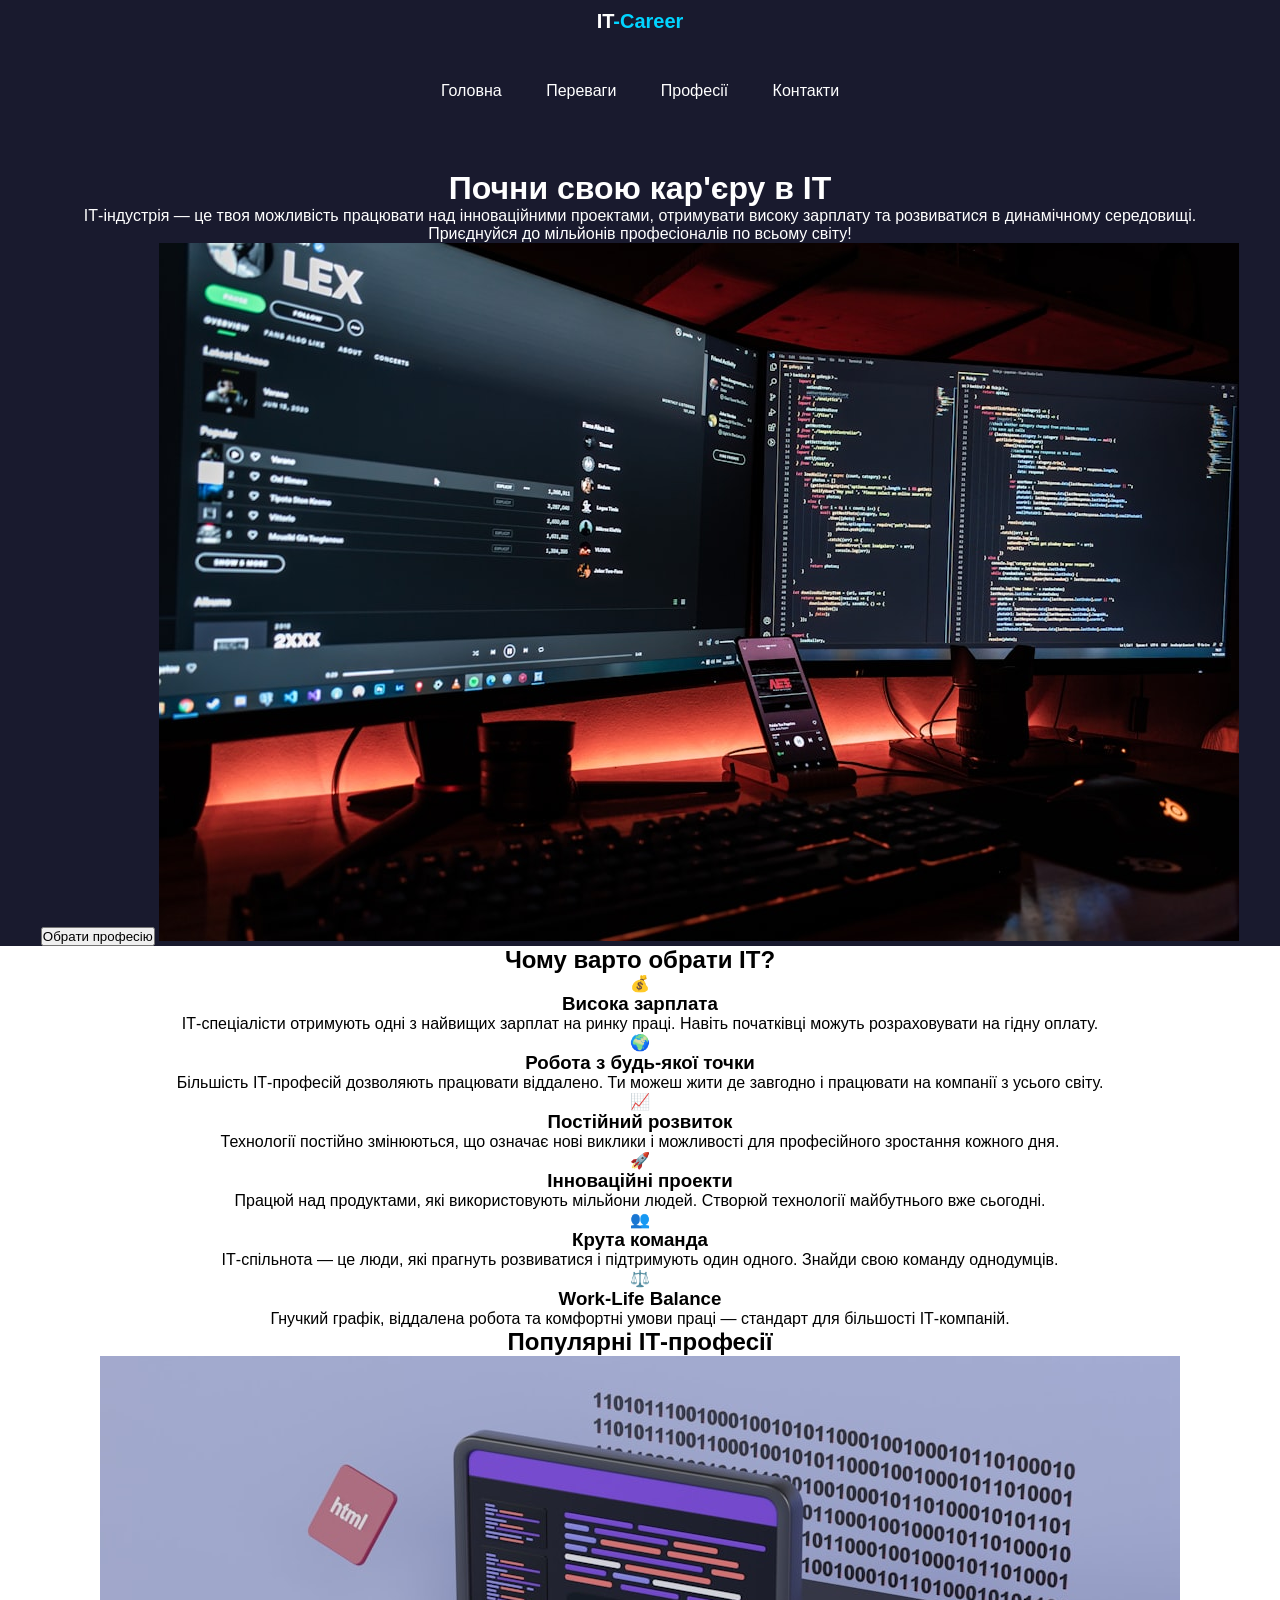
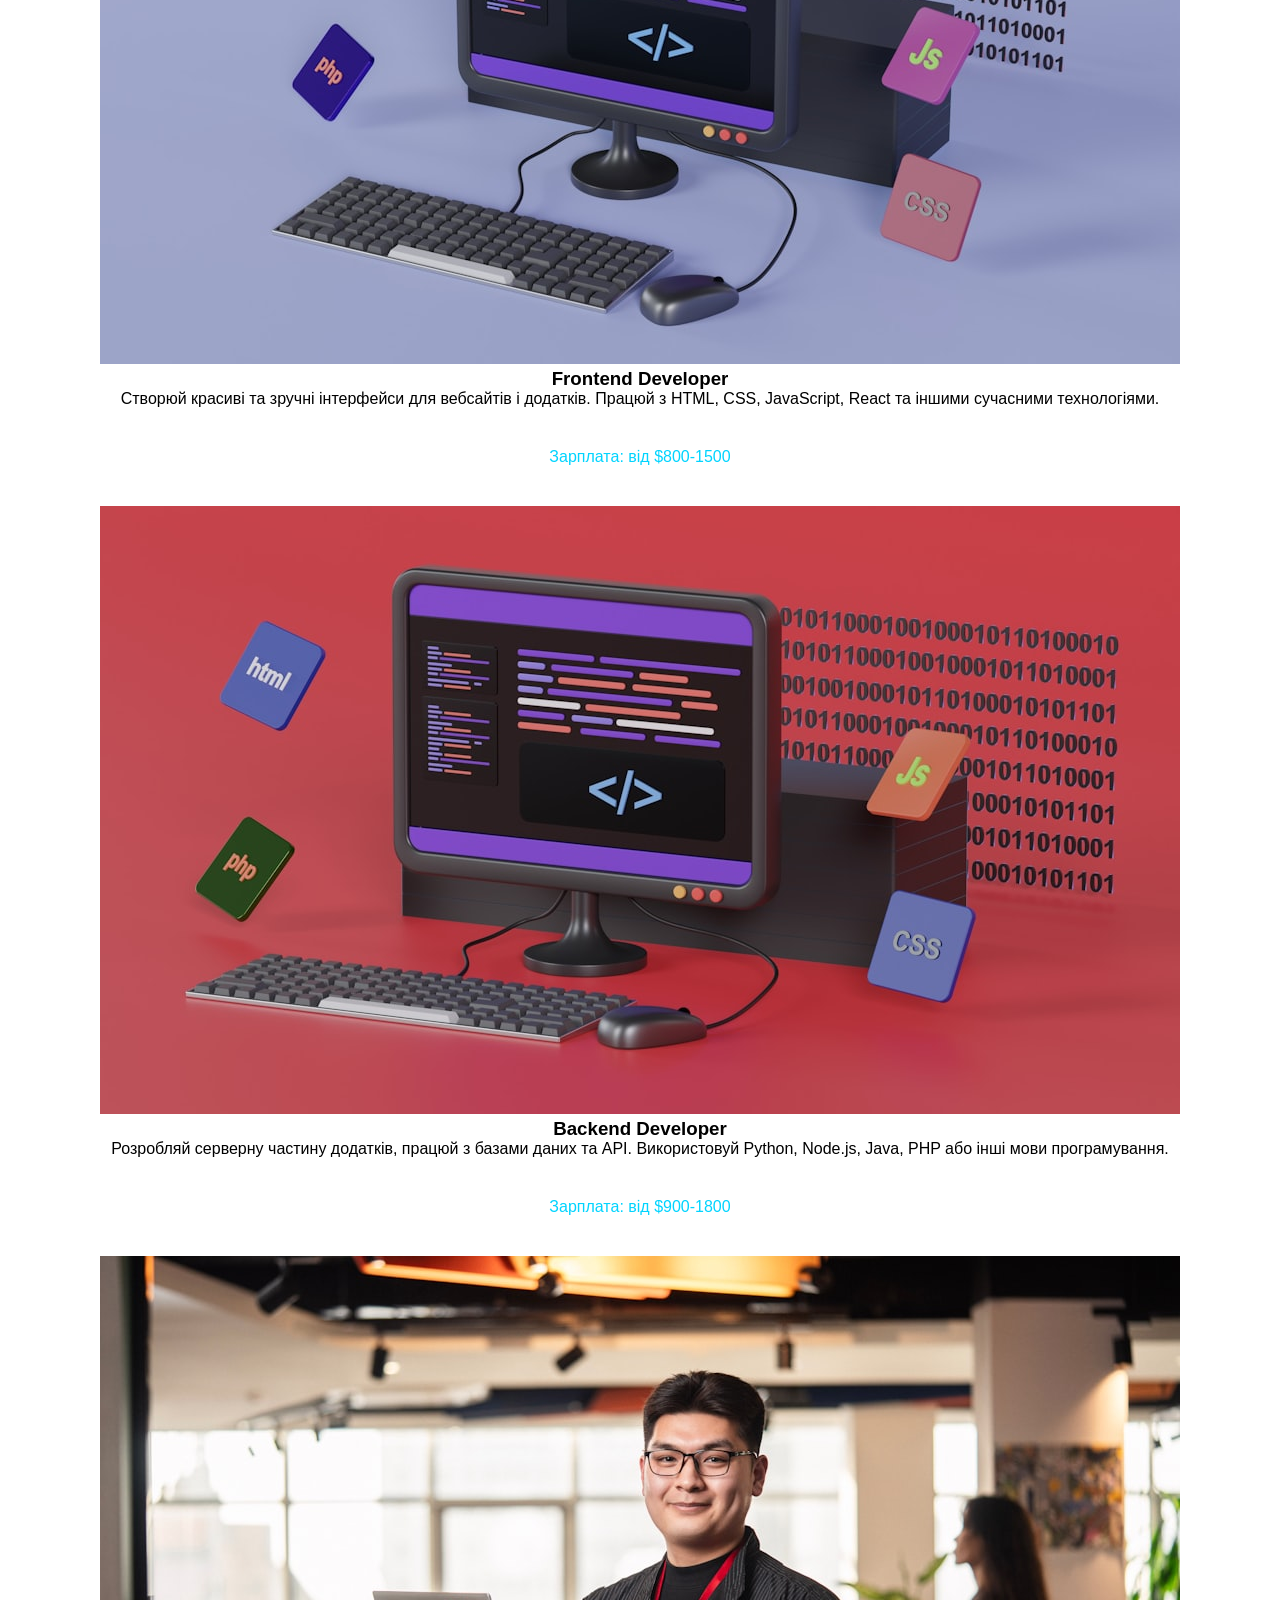
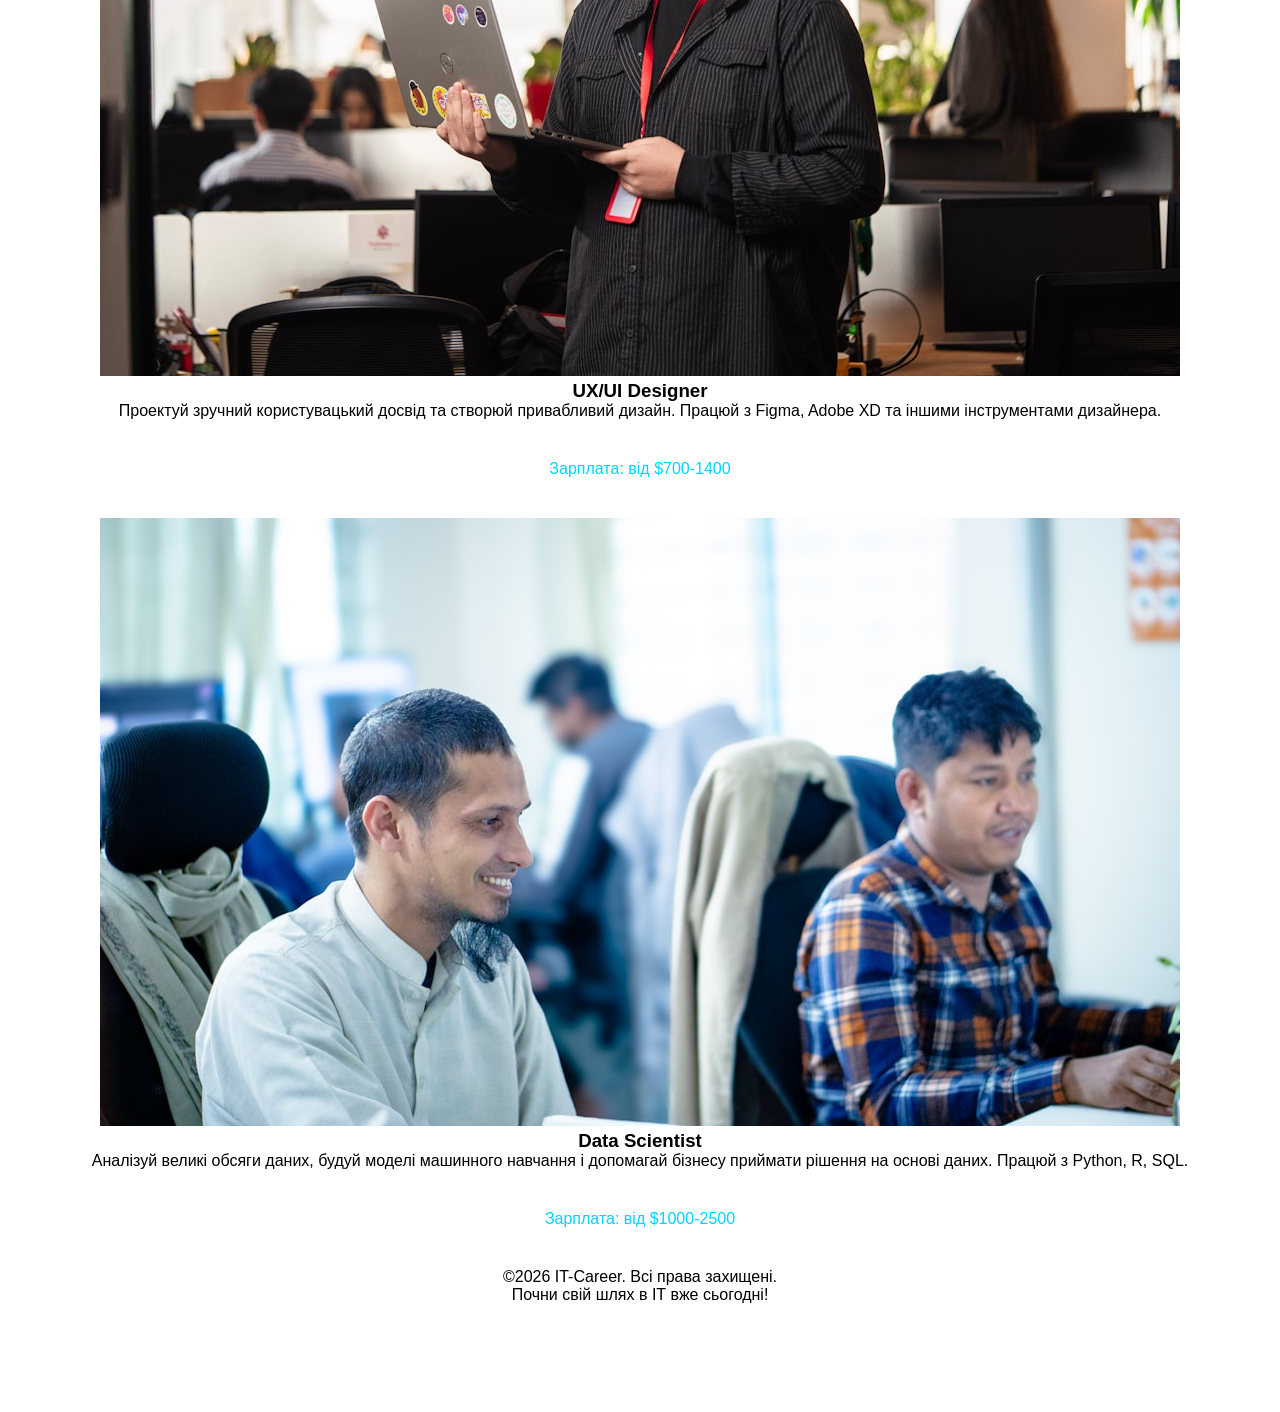
==== less6/index.html @ 95ec51cf "Add files via upload" ====
<!DOCTYPE html>
<html lang="en">
<head>
    <meta charset="UTF-8">
    <title>IT-Career</title>
    <link href="style/style.css" rel="stylesheet" type="text/css">
</head>
<body>
<header class="header-top">
    <div class="wrapper">
        <div class="header-top">
            <div class="logo">IT<span class="blue">-Career</span></div>
                <nav>
                    <ul>
                        <li><a href="#">Головна</a></li>
                        <li><a href="#">Переваги</a></li>
                        <li><a href="#">Професії</a></li>
                        <li><a href="#">Контакти</a></li>
                    </ul>
                </nav>
                <h1>Почни свою кар'єру в ІТ</h1>
                <p>ІТ-індустрія — це твоя можливість працювати над інноваційними проектами, отримувати високу зарплату та розвиватися в динамічному середовищі. Приєднуйся до мільйонів професіоналів по всьому світу!</p>
                <button>Обрати професію</button>
                <img src="images/1.jpg" alt="header">
        </div>
    </div>
</header>
<section class="reasons">
    <div class="wrapper">
        <h2>Чому варто обрати ІТ?</h2>
        <article class="reasons-box">
            <div class="reasons-box-icon">
                💰
            </div>
            <h3>Висока зарплата</h3>
            <p>ІТ-спеціалісти отримують одні з найвищих зарплат на ринку праці. Навіть початківці можуть розраховувати на гідну оплату.</p>
        </article>
        <article class="reasons-box">
            <div class="reasons-box-icon">
                🌍
            </div>
            <h3>Робота з будь-якої точки</h3>
            <p>Більшість ІТ-професій дозволяють працювати віддалено. Ти можеш жити де завгодно і працювати на компанії з усього світу.</p>
        </article>
        <article class="reasons-box">
            <div class="reasons-box-icon">
                📈
            </div>
            <h3>Постійний розвиток</h3>
            <p>Технології постійно змінюються, що означає нові виклики і можливості для професійного зростання кожного дня.</p>
        </article>
        <article class="reasons-box">
            <div class="reasons-box-icon">
                🚀
            </div>
            <h3>Інноваційні проекти</h3>
            <p>Працюй над продуктами, які використовують мільйони людей. Створюй технології майбутнього вже сьогодні.</p>
        </article>
        <article class="reasons-box">
            <div class="reasons-box-icon">
                👥
            </div>
            <h3>Крута команда</h3>
            <p>ІТ-спільнота — це люди, які прагнуть розвиватися і підтримують один одного. Знайди свою команду однодумців.</p>
        </article>
        <article class="reasons-box">
            <div class="reasons-box-icon">
                ⚖️
            </div>
            <h3>Work-Life Balance</h3>
            <p>Гнучкий графік, віддалена робота та комфортні умови праці — стандарт для більшості ІТ-компаній.</p>
        </article>
    </div>
</section>
<section class="professions">
    <div class="wrapper">
        <h2>Популярні ІТ-професії</h2>
        <article class="professions-card">
            <img src="images/2.jpg" alt="card">
            <h3>Frontend Developer</h3>
            <p>Створюй красиві та зручні інтерфейси для вебсайтів і додатків. Працюй з HTML, CSS, JavaScript, React та іншими сучасними технологіями.</p>
            <p class="blue">Зарплата: від $800-1500</p>
        </article>
        <article class="professions-card">
            <img src="images/3.jpg" alt="card">
            <h3>Backend Developer</h3>
            <p>Розробляй серверну частину додатків, працюй з базами даних та API. Використовуй Python, Node.js, Java, PHP або інші мови програмування.</p>
            <p class="blue">Зарплата: від $900-1800</p>
        </article>
        <article class="professions-card">
            <img src="images/4.jpg" alt="card">
            <h3>UX/UI Designer</h3>
            <p>Проектуй зручний користувацький досвід та створюй привабливий дизайн. Працюй з Figma, Adobe XD та іншими інструментами дизайнера.</p>
            <p class="blue">Зарплата: від $700-1400</p>
        </article>
        <article class="professions-card">
            <img src="images/5.jpg" alt="card">
            <h3>Data Scientist</h3>
            <p>Аналізуй великі обсяги даних, будуй моделі машинного навчання і допомагай бізнесу приймати рішення на основі даних. Працюй з Python, R, SQL.</p>
            <p class="blue">Зарплата: від $1000-2500</p>
        </article>
    </div>
</section>
<footer>
    <div class="wrapper">
        <p>&copy;2026 IT-Career. Всі права захищені.</p>
        <p>Почни свій шлях в ІТ вже сьогодні!</p>
        <nav>
            <ul>
                <li><a href="#">Про нас</a></li>
                <li><a href="#">Курси</a></li>
                <li><a href="#">Блог</a></li>
                <li><a href="#">Контакти</a></li>
            </ul>
        </nav>
    </div>
</footer>

</body>
</html>
---- less6/style/style.css ----
*{
    margin: 0;
    padding: 0;
    box-sizing: border-box;
    text-decoration: none;
    list-style: none;
}
html{
    font-family: Arial, sans-serif;
    text-align: center;
}
.wrapper{
    max-width: 1200px;
    margin: 0 auto;
}
.blue{
    color: #01d4ff;
    padding: 40px 0;
}
header{
    color: #fff;
}
.header-top{
    background: #191a2e;
}
.logo{
    font-size: 20px;
    line-height: 42px;
    font-weight: bold;
    margin-bottom: 20px;
}
nav{
    margin-bottom: 50px;
}
nav ul li{
    display: inline-block;
    margin: 20px;
}
nav ul li a{
    color: #fff;
}
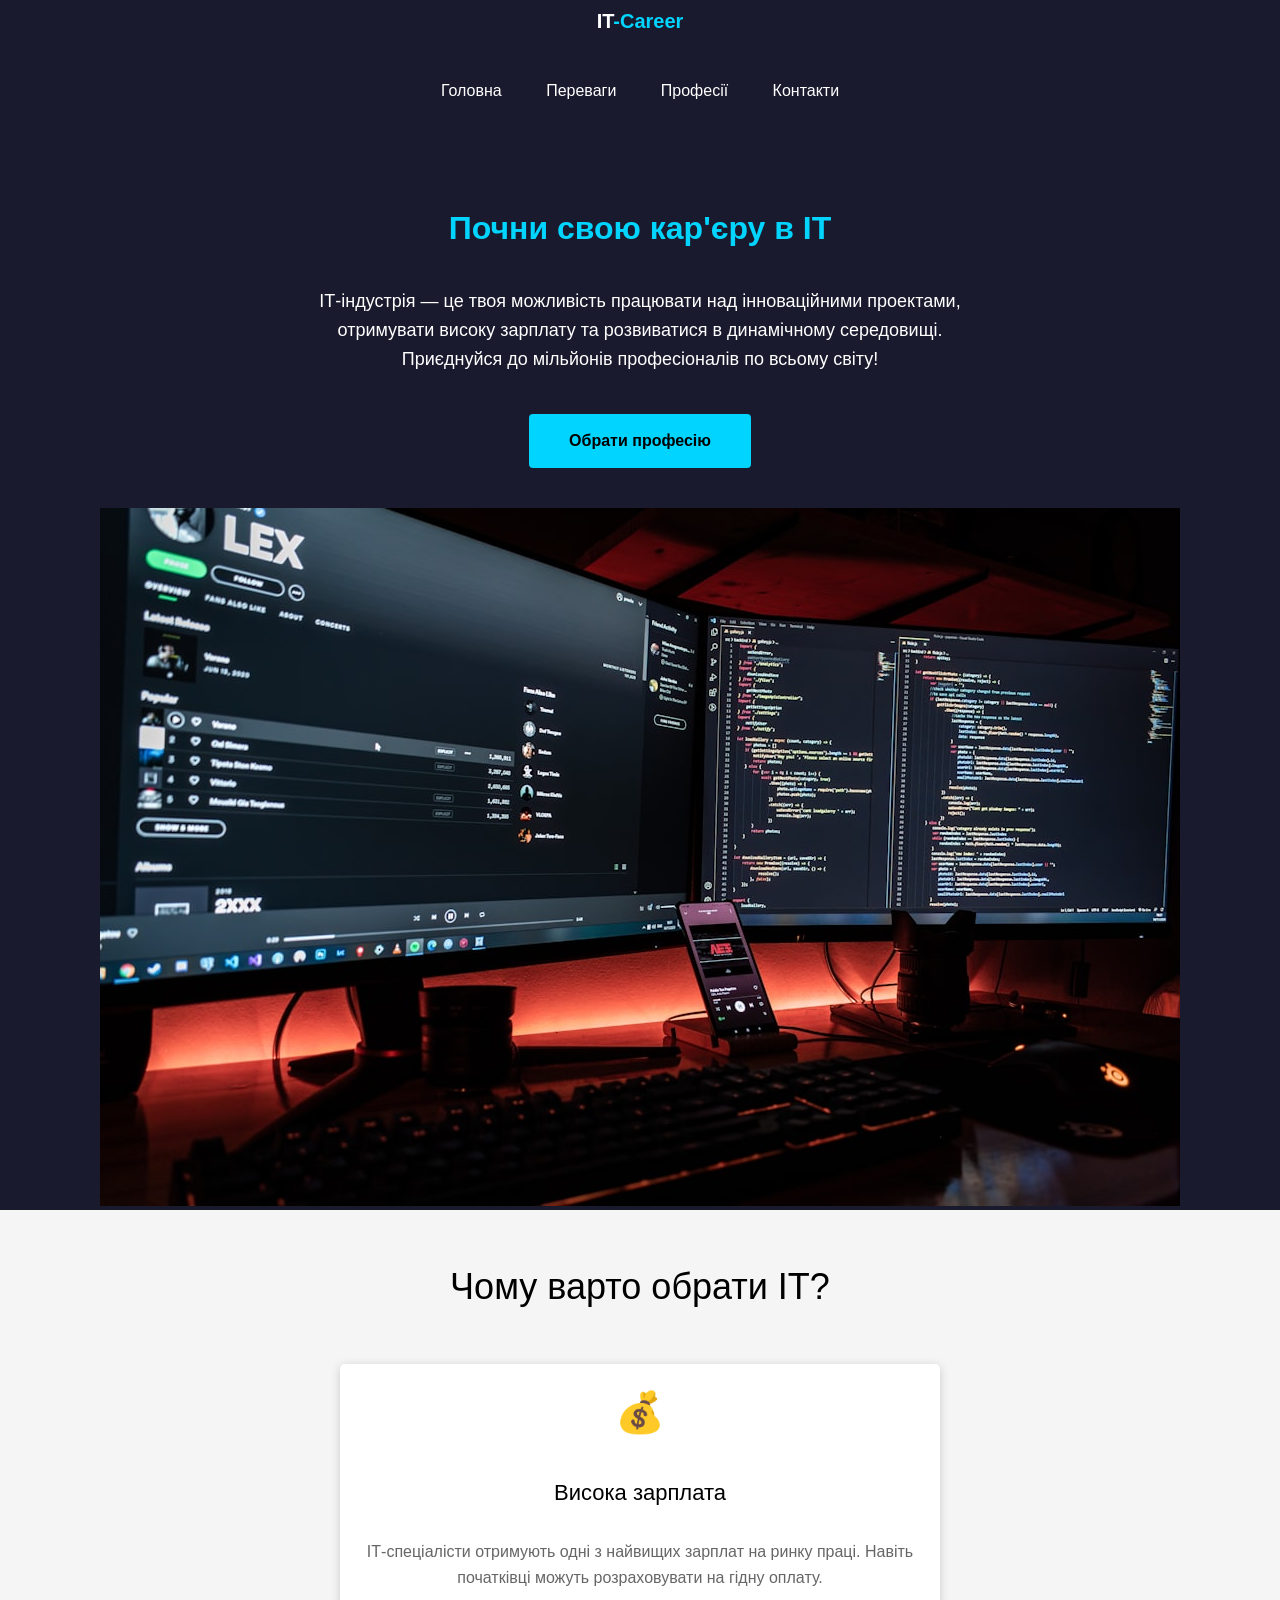
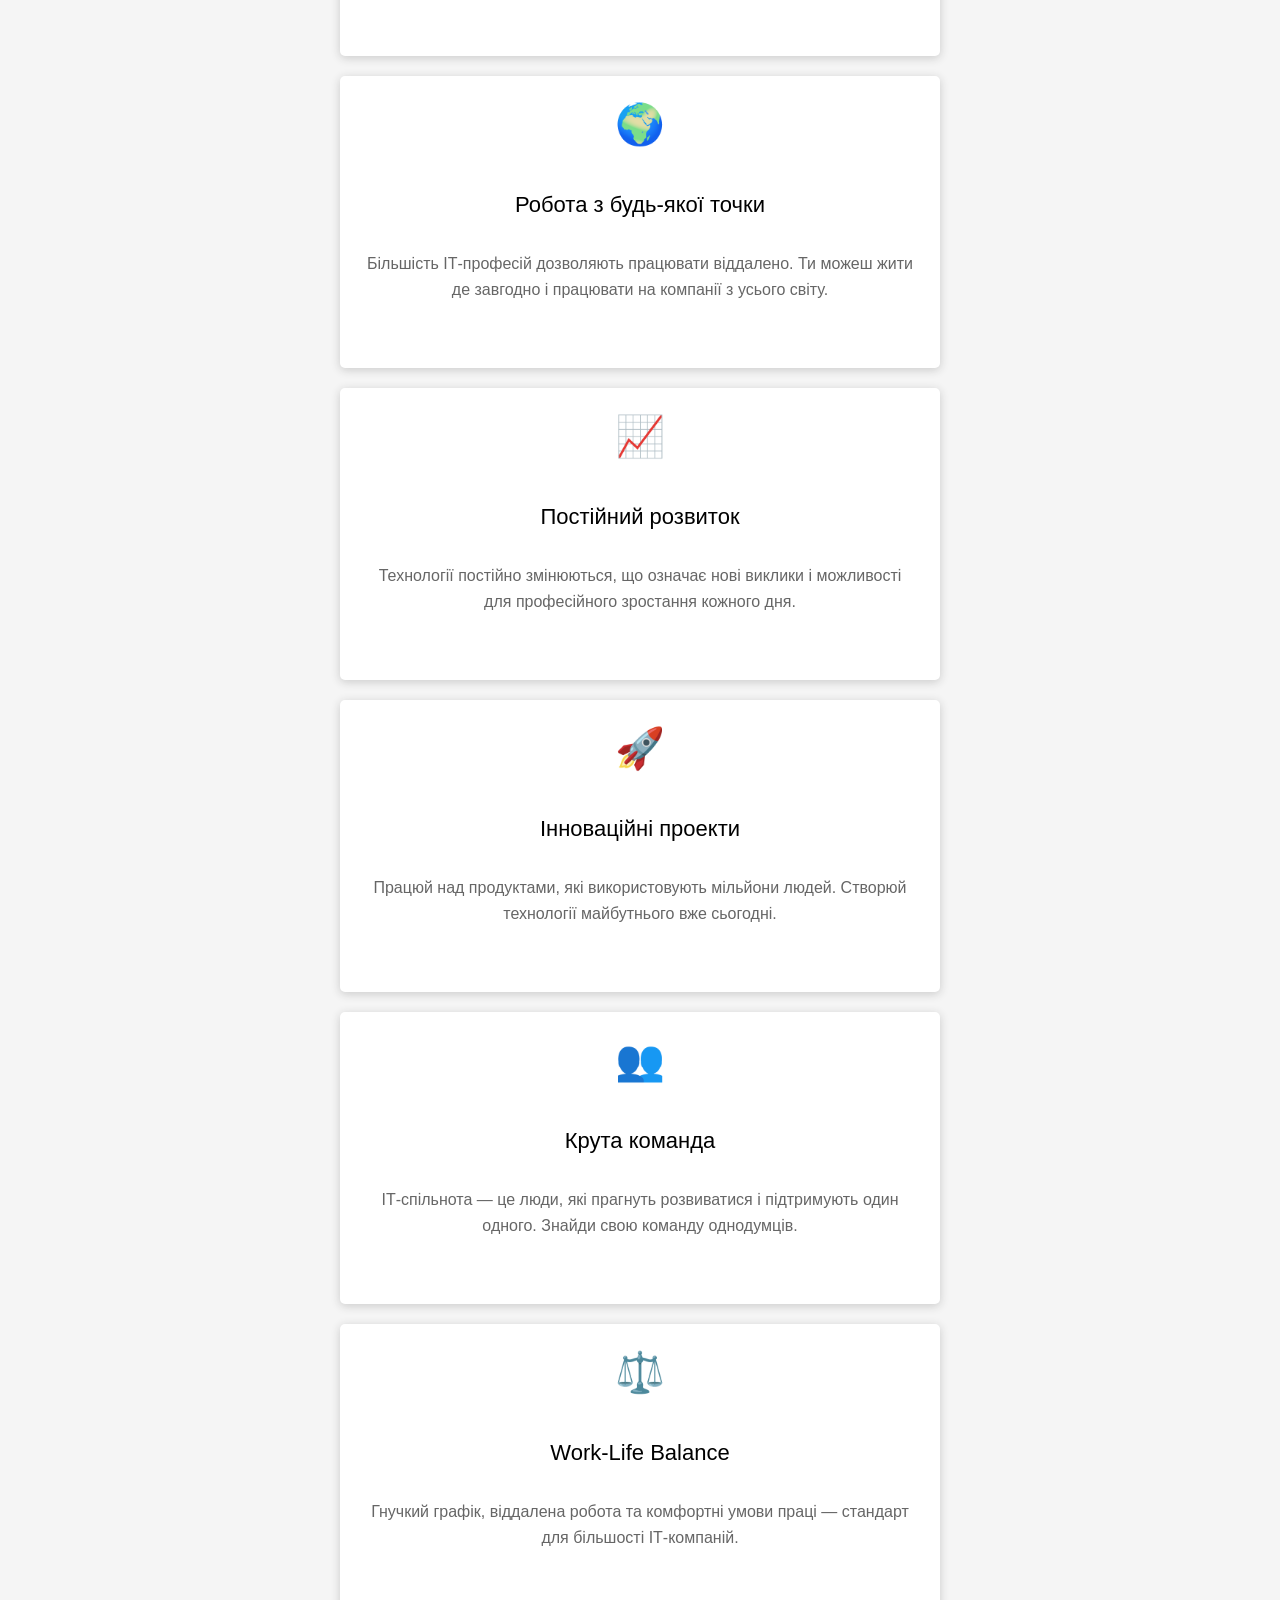
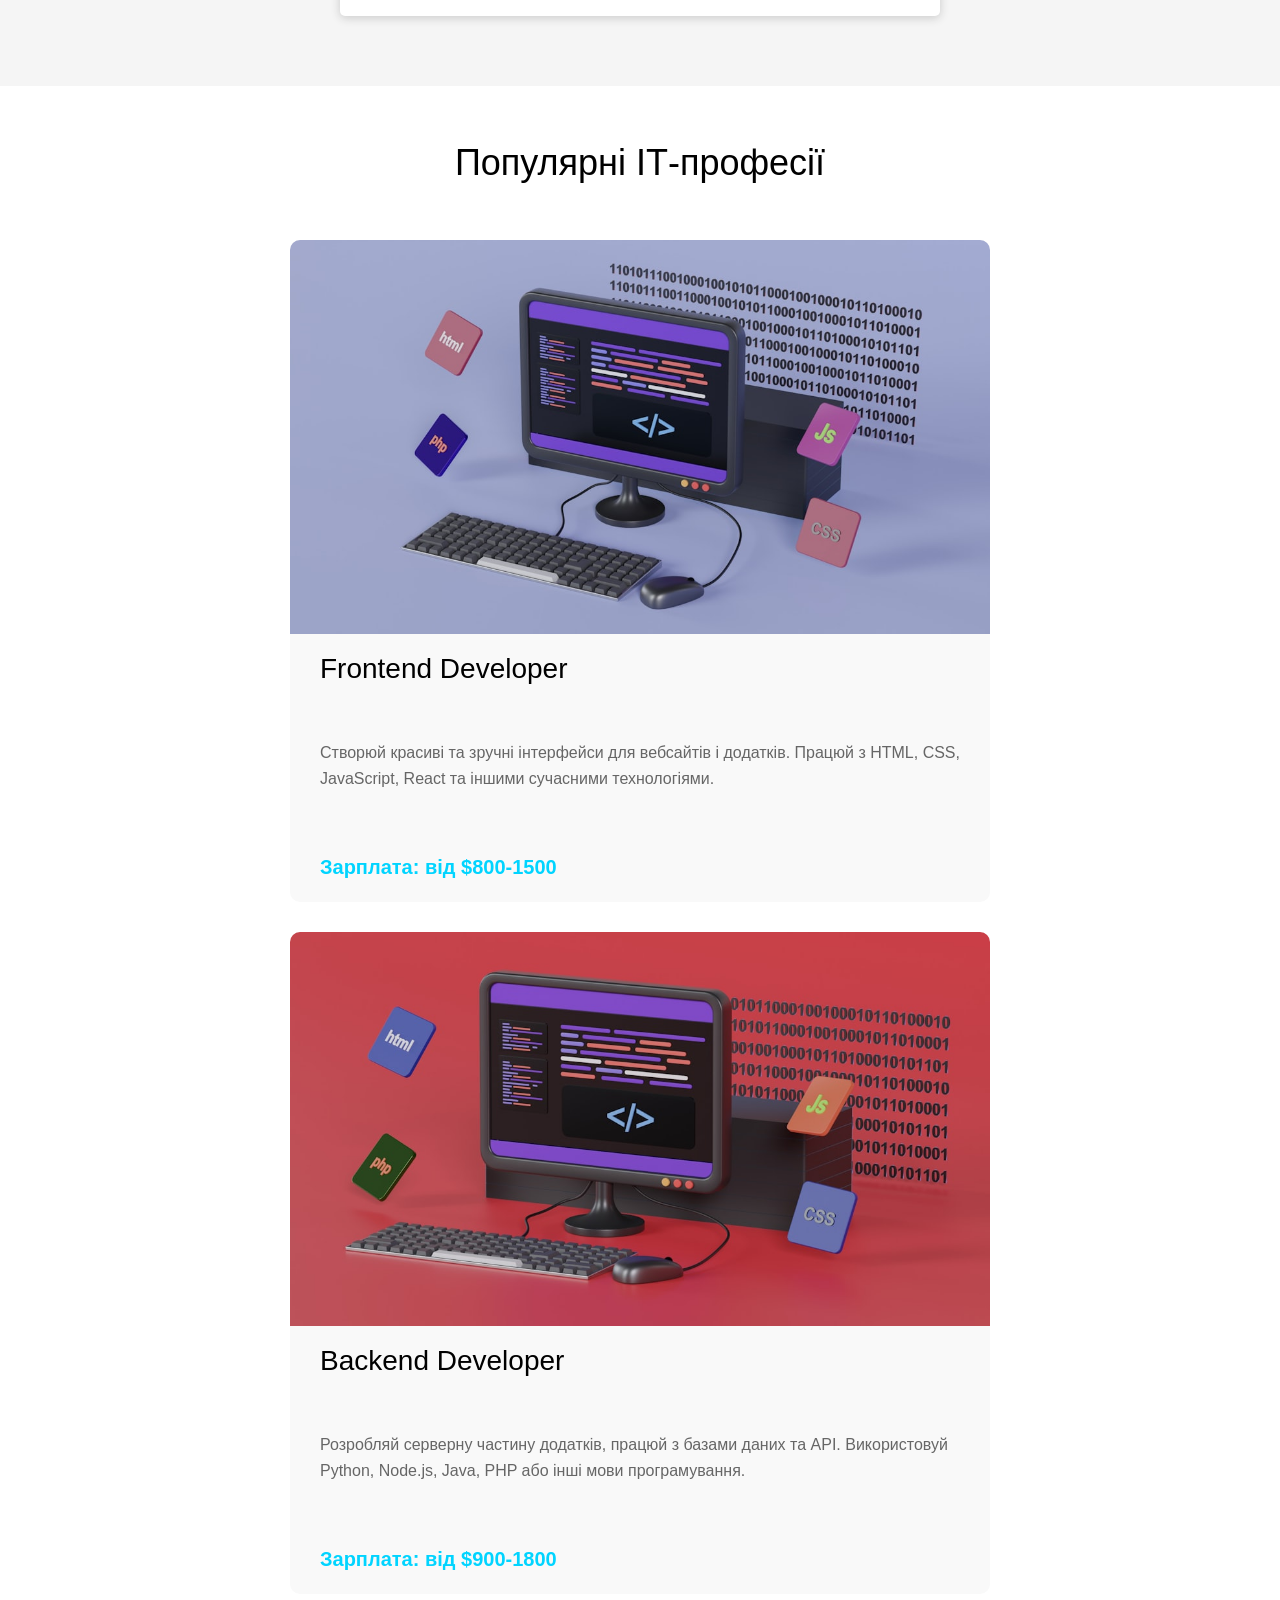
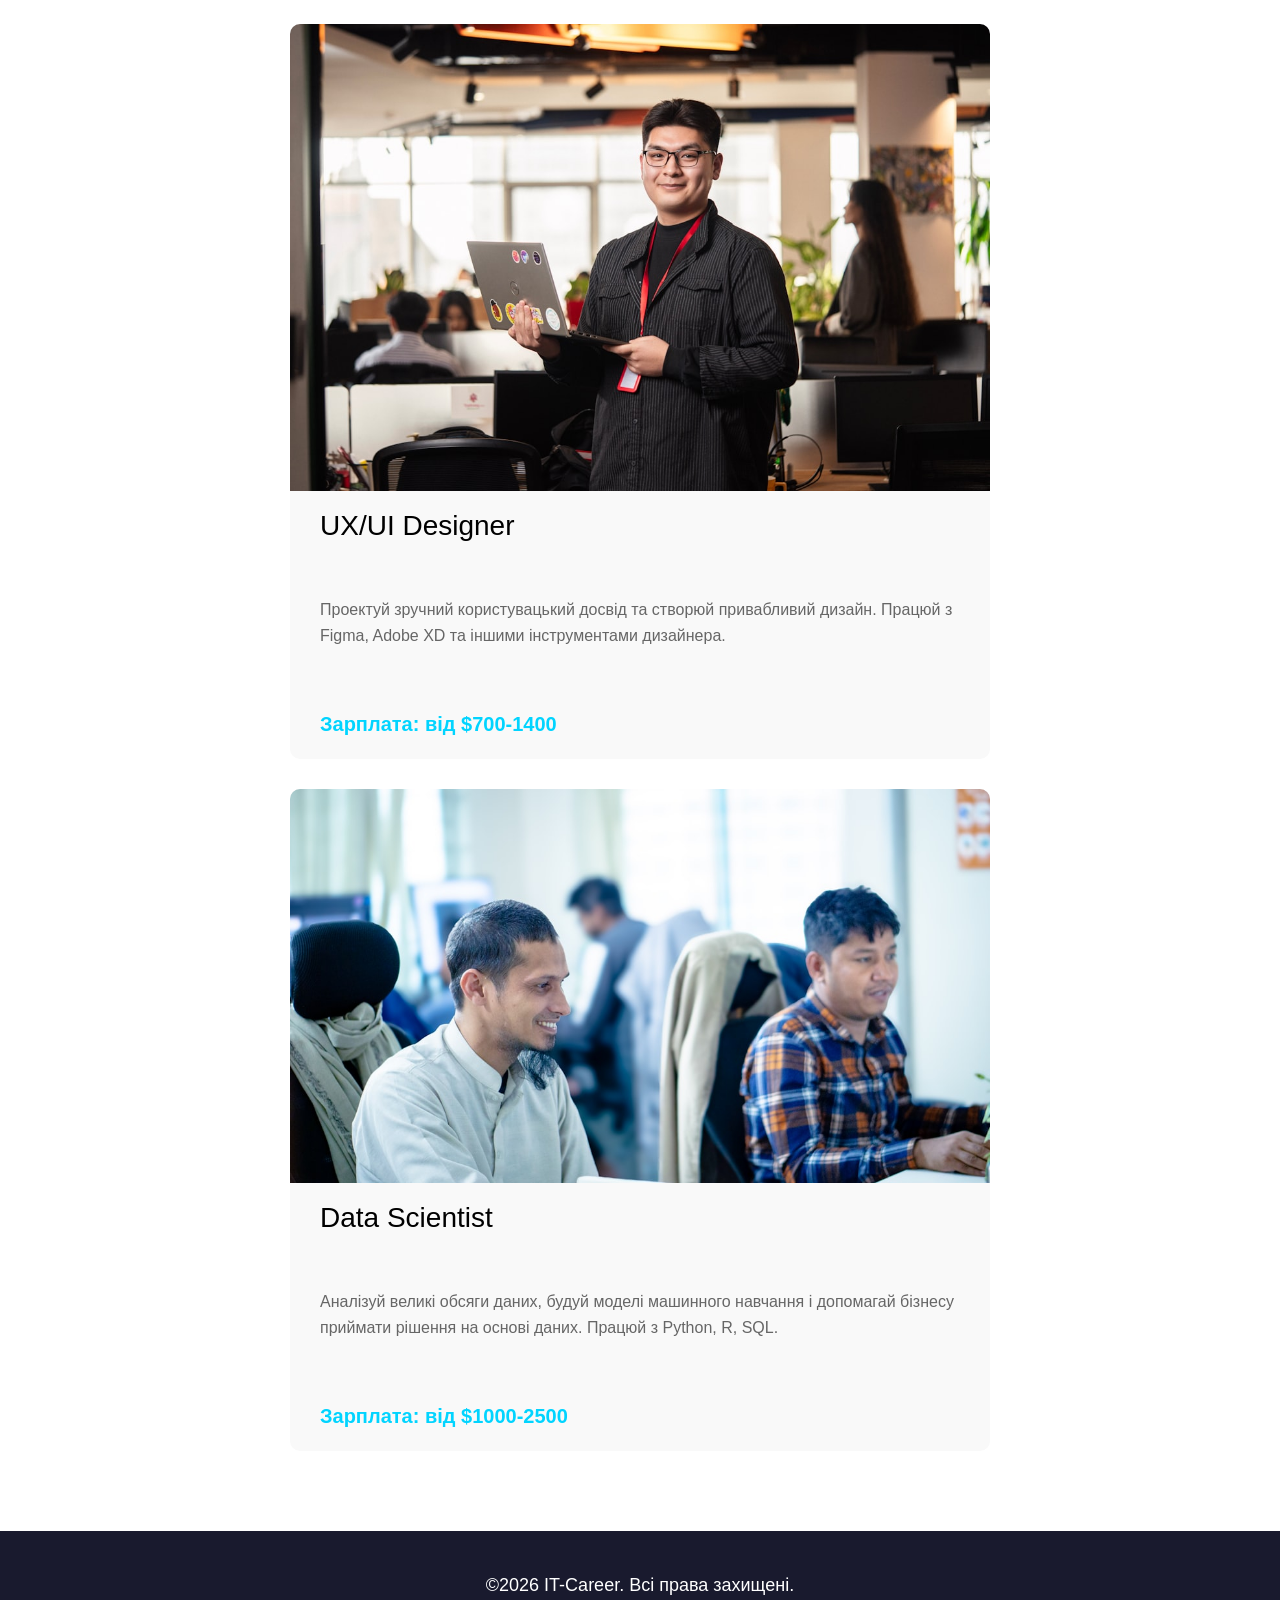
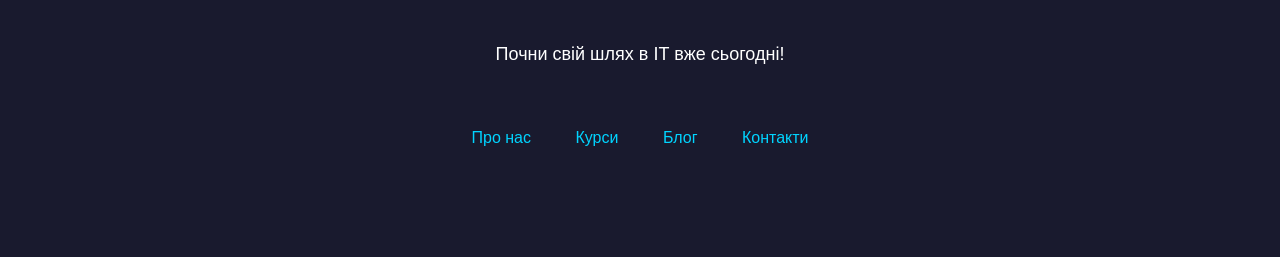
==== commit 74957118: "Add files via upload" ====
--- a/less6/index.html
+++ b/less6/index.html
@@ -18,8 +18,8 @@
                         <li><a href="#">Контакти</a></li>
                     </ul>
                 </nav>
-                <h1>Почни свою кар'єру в ІТ</h1>
-                <p>ІТ-індустрія — це твоя можливість працювати над інноваційними проектами, отримувати високу зарплату та розвиватися в динамічному середовищі. Приєднуйся до мільйонів професіоналів по всьому світу!</p>
+                <h1 class="blue">Почни свою кар'єру в ІТ</h1>
+                <p>ІТ-індустрія — це твоя можливість працювати над інноваційними проектами,<br> отримувати високу зарплату та розвиватися в динамічному середовищі.<br> Приєднуйся до мільйонів професіоналів по всьому світу!</p>
                 <button>Обрати професію</button>
                 <img src="images/1.jpg" alt="header">
         </div>
@@ -107,10 +107,10 @@
         <p>Почни свій шлях в ІТ вже сьогодні!</p>
         <nav>
             <ul>
-                <li><a href="#">Про нас</a></li>
-                <li><a href="#">Курси</a></li>
-                <li><a href="#">Блог</a></li>
-                <li><a href="#">Контакти</a></li>
+                <li><a href="#" class="blue">Про нас</a></li>
+                <li><a href="#" class="blue">Курси</a></li>
+                <li><a href="#" class="blue">Блог</a></li>
+                <li><a href="#" class="blue">Контакти</a></li>
             </ul>
         </nav>
     </div>
--- a/less6/style/style.css
+++ b/less6/style/style.css
@@ -38,4 +38,107 @@
 }
 nav ul li a{
     color: #fff;
-}+}
+.header-color .wrapper h1{
+    font-size: 48px;
+    line-height: 72px;
+    font-weight: 500;
+    margin-bottom: 50px;
+}
+.header-color, .wrapper p{
+    font-size: 18px;
+    line-height: 29px;
+    margin-bottom: 40px;
+}
+button{
+    display: block;
+    margin: 0 auto 40px;
+    border: none;
+    background: #01d4ff;
+    padding: 10px 40px;
+    font-size: 16px;
+    line-height: 34px;
+    font-weight: bold;
+    border-radius: 4px;
+}
+.header-color .wrapper img{
+    width: 800px;
+    border-radius: 5px;
+}
+.reasons{
+    background: #f5f5f5;
+}
+h2{
+    font-size: 36px;
+    line-height: 54px;
+    font-weight: 500;
+    margin-bottom: 50px;
+}
+.reasons, .professions {
+    padding: 50px 0;
+}
+.reasons-box{
+    max-width: 600px;
+    background: #fff;
+    border-radius: 5px;
+    padding: 25px;
+    box-shadow: 0 2px 10px rgba(37, 37, 37, 0.2);
+}
+.reasons .wrapper article{
+    margin: 0 auto 20px;
+}
+.reasons-box-icon{
+    font-size: 40px;
+    margin-bottom: 40px;
+}
+h3{
+    font-size: 22px;
+    line-height: 33px;
+    font-weight: 500;
+    margin-bottom: 30px;
+}
+.reasons-box p{
+    font-size: 16px;
+    line-height: 26px;
+    color: #666666
+}
+.professions-card{
+    max-width: 700px;
+    overflow: hidden;
+    margin: 0 auto 30px;
+    background: #f9f9f9;
+    border-radius: 10px;
+    text-align: left;
+}
+.professions-card img{
+    object-fit: cover;
+    width: 100%;
+}
+.professions-card h3{
+    font-size: 28px;
+    line-height: 42px;
+    padding: 10px 30px;
+}
+.professions-card p{
+    font-size: 16px;
+    line-height: 26px;
+    color: #666666;
+    padding: 10px 30px;
+}
+.professions-card p.blue{
+    color: #01d4ff;
+    font-size: 20px;
+    line-height: 30px;
+    font-weight: 700;
+    margin-bottom: 10px;
+}
+footer{
+    background: #191a2e;
+    color: #fff;
+    padding: 40px 0;
+}
+footer p{
+    font-size: 14px;
+    line-height: 21px;
+    margin-bottom: 20px;
+}
